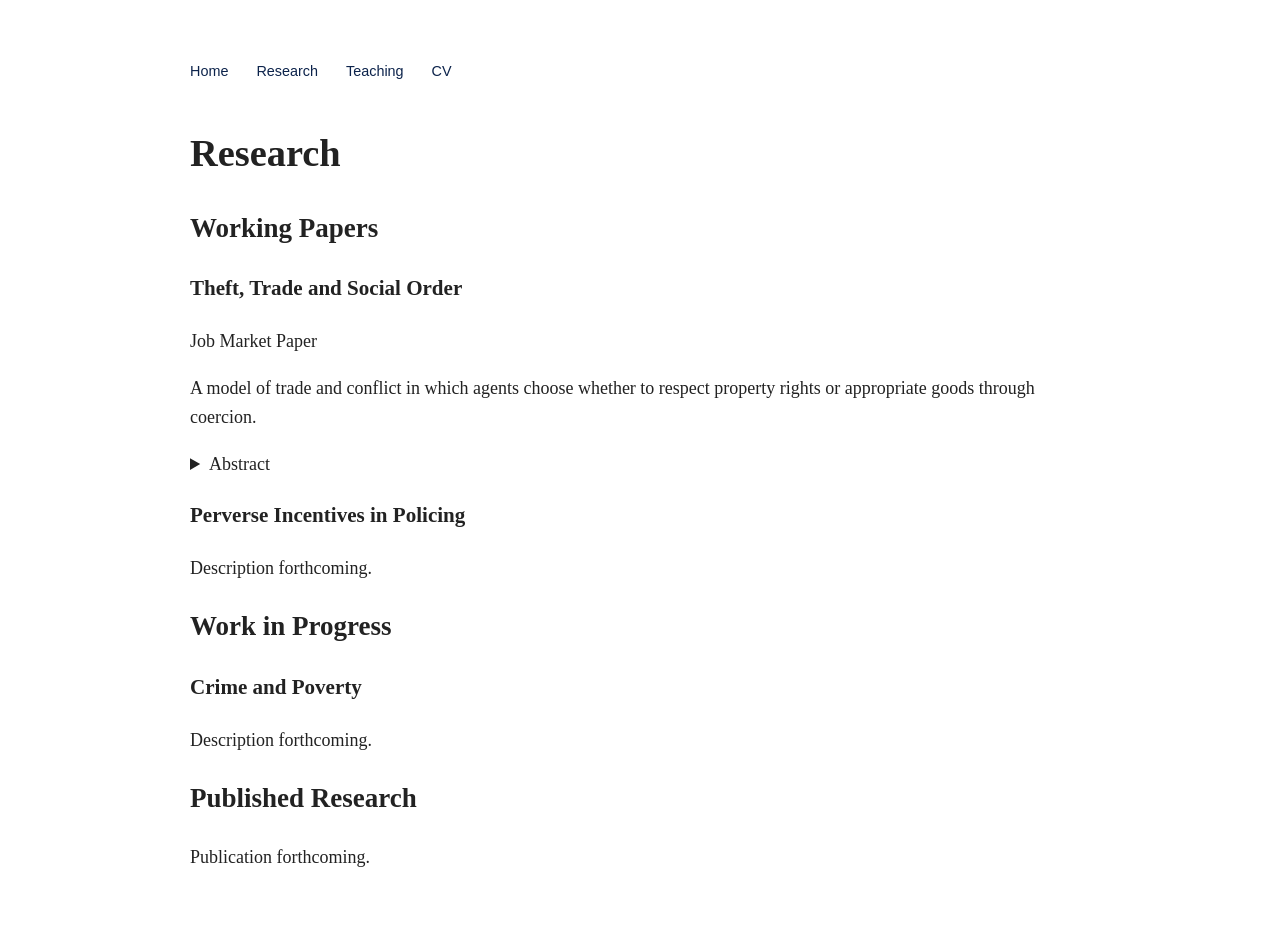
==== research.html @ 4e1b1e4d "Update research.html" ====
<!DOCTYPE html>
<html>
<head>
  <title>Research | Randy Hill</title>
  <link rel="stylesheet" href="style.css">
</head>

<body>

  <nav class="site-nav">
    <a href="index.html">Home</a>
    <a href="research.html">Research</a>
    <a href="teaching.html">Teaching</a>
    <a href="cv.pdf">CV</a>
  </nav>

  <h1>Research</h1>

  <h2>Working Papers</h2>

  <h3>Theft, Trade and Social Order</h3>

<p class="paper-status">Job Market Paper</p>

<p class="paper-description">
  A model of trade and conflict in which agents choose whether to respect
  property rights or appropriate goods through coercion.
</p>

<p class="paper-links">
  <details>
    <summary>Abstract</summary>
    <p>
      In the absence of institutions that protect property rights, what conditions allow trade to emerge among self-interested individuals capable of violence? This paper studies a production economy in which individuals can trade peacefully or appropriate goods through conflict. Because conflict, not autarky, is the outside option to trade, peaceful exchange must compete with an alternative that is not equally unattractive to everyone: theft rewards whoever prevails. Trade emerges only when the distribution of economic goods happens to match the distribution of coercive power, and decentralized economic activity provides no mechanism ensuring that alignment.

Organizing into groups could raise returns to specialization in production or coercion, but any division of a group's winnings is itself contested: a member participates only if the group offers more than what she could take by fighting alone. Because coercive power determines each player's claim on cooperative gains, every player has an incentive to expand her own power at the group's expense, undermining the organization specialization would otherwise reward.

A transfer schedule that compensates each player according to her coercive power can, in principle, make peaceful exchange as rewarding as theft. But the existence of such a schedule establishes only the feasibility, not the implementation, of peace: absent an institution to enforce it, each player has an incentive to alter her own coercive power to improve her post-transfer position, unraveling the transfer for the same reason organization unravels. Sustained peace, this paper argues, requires an enforcement mechanism independent of the coercive power it must restrain — a condition decentralized exchange among self-interested individuals cannot supply on its own.

    </p>
  </details>
</p>

  <h3>Perverse Incentives in Policing</h3>
  <p>
    Description forthcoming.
  </p>

  <h2>Work in Progress</h2>

  <h3>Crime and Poverty</h3>
  <p>
    Description forthcoming.
  </p>

  <h2>Published Research</h2>

  <p>
    Publication forthcoming.
  </p>

</body>
</html>
---- style.css ----
body {
  max-width: 900px;
  margin: 60px auto;
  padding: 0 30px;

  font-family: Georgia, "Times New Roman", serif;
  font-size: 18px;
  line-height: 1.6;

  color: #222;
  background: #fff;
}

h1 {
  font-size: 2.4rem;
  margin-bottom: 0.2rem;
}

p {
  margin-top: 0;
}
.fields {
  font-size: 1.05rem;
  color: #0C234B;
  letter-spacing: 0.02em;
  margin-top: 0;
}
.intro {
  display: grid;
  grid-template-columns: 1fr 1fr;
  gap: 50px;
  align-items: center;
  min-height: 70vh;
}

.intro-text h1 {
  color: #0C234B;
  font-size: 3rem;
  margin-bottom: 0.3rem;
}

.home-photo {
  width: 100%;
  height: auto;
  display: block;
}

.research-intro {
  margin-top: 2rem;
  font-size: 1.05rem;
  line-height: 1.7;
}
.site-nav {
  display: flex;
  gap: 28px;
  margin-bottom: 40px;
  font-family: Arial, Helvetica, sans-serif;
  font-size: 0.9rem;
}

.site-nav a {
  color: #0C234B;
  text-decoration: none;
}

.site-nav a:hover,
.site-nav a:focus {
  color: #AB0520;
  text-decoration: none;
}
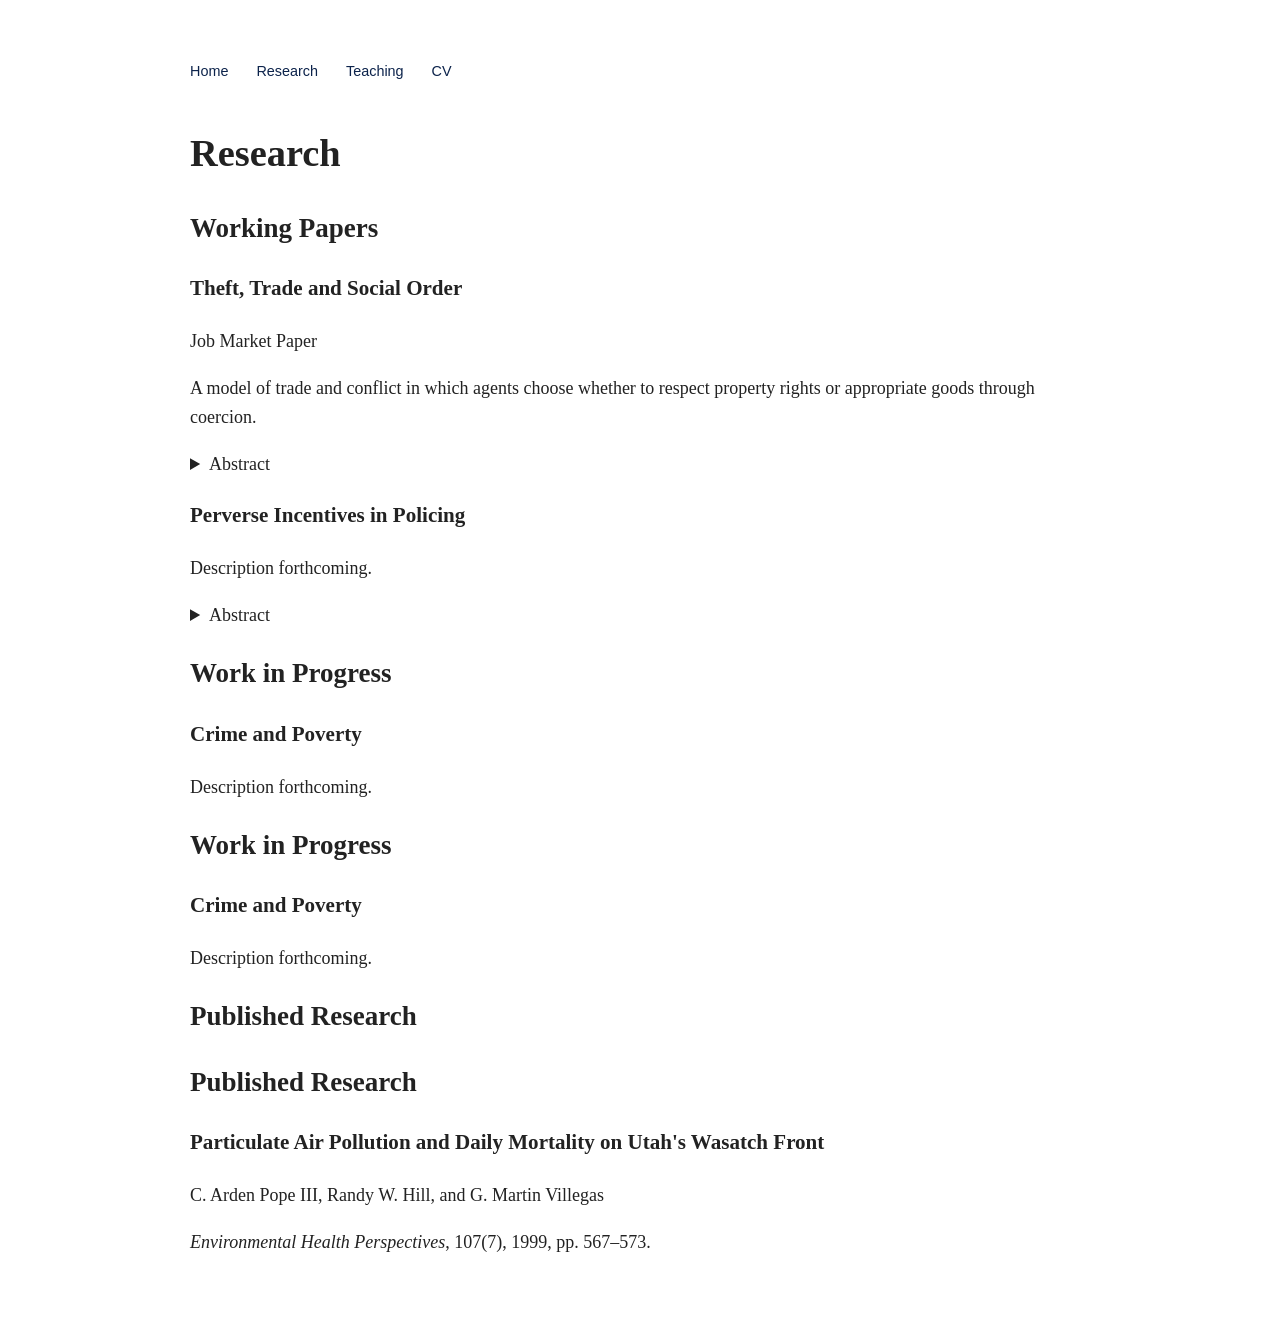
==== commit e7217174: "Update research.html" ====
--- a/research.html
+++ b/research.html
@@ -42,9 +42,27 @@
 </p>
 
   <h3>Perverse Incentives in Policing</h3>
-  <p>
-    Description forthcoming.
-  </p>
+
+<p class="paper-description">
+  Description forthcoming.
+</p>
+
+<p class="paper-links">
+  <details>
+    <summary>Abstract</summary>
+    <p>
+      Law enforcement and other members of a community that monitor compliance with laws and regulations in a society may face perverse incentives to commit the very crimes that they are supposed to investigate and punish. This paper proposes a series of experiments to test whether those incentives drive behavior among police in America. The experimental results allow us to identify whether police and other monitors require additional monitoring in excess of other members of the community
+    </p>
+  </details>
+</p>
+
+<h2>Work in Progress</h2>
+
+<h3>Crime and Poverty</h3>
+
+<p class="paper-description">
+  Description forthcoming.
+</p>
 
   <h2>Work in Progress</h2>
 
@@ -55,9 +73,17 @@
 
   <h2>Published Research</h2>
 
-  <p>
-    Publication forthcoming.
-  </p>
+ <h2>Published Research</h2>
+
+<h3>Particulate Air Pollution and Daily Mortality on Utah's Wasatch Front</h3>
+
+<p class="publication-authors">
+  C. Arden Pope III, Randy W. Hill, and G. Martin Villegas
+</p>
+
+<p class="publication-citation">
+  <em>Environmental Health Perspectives</em>, 107(7), 1999, pp. 567–573.
+</p>
 
 </body>
 </html>
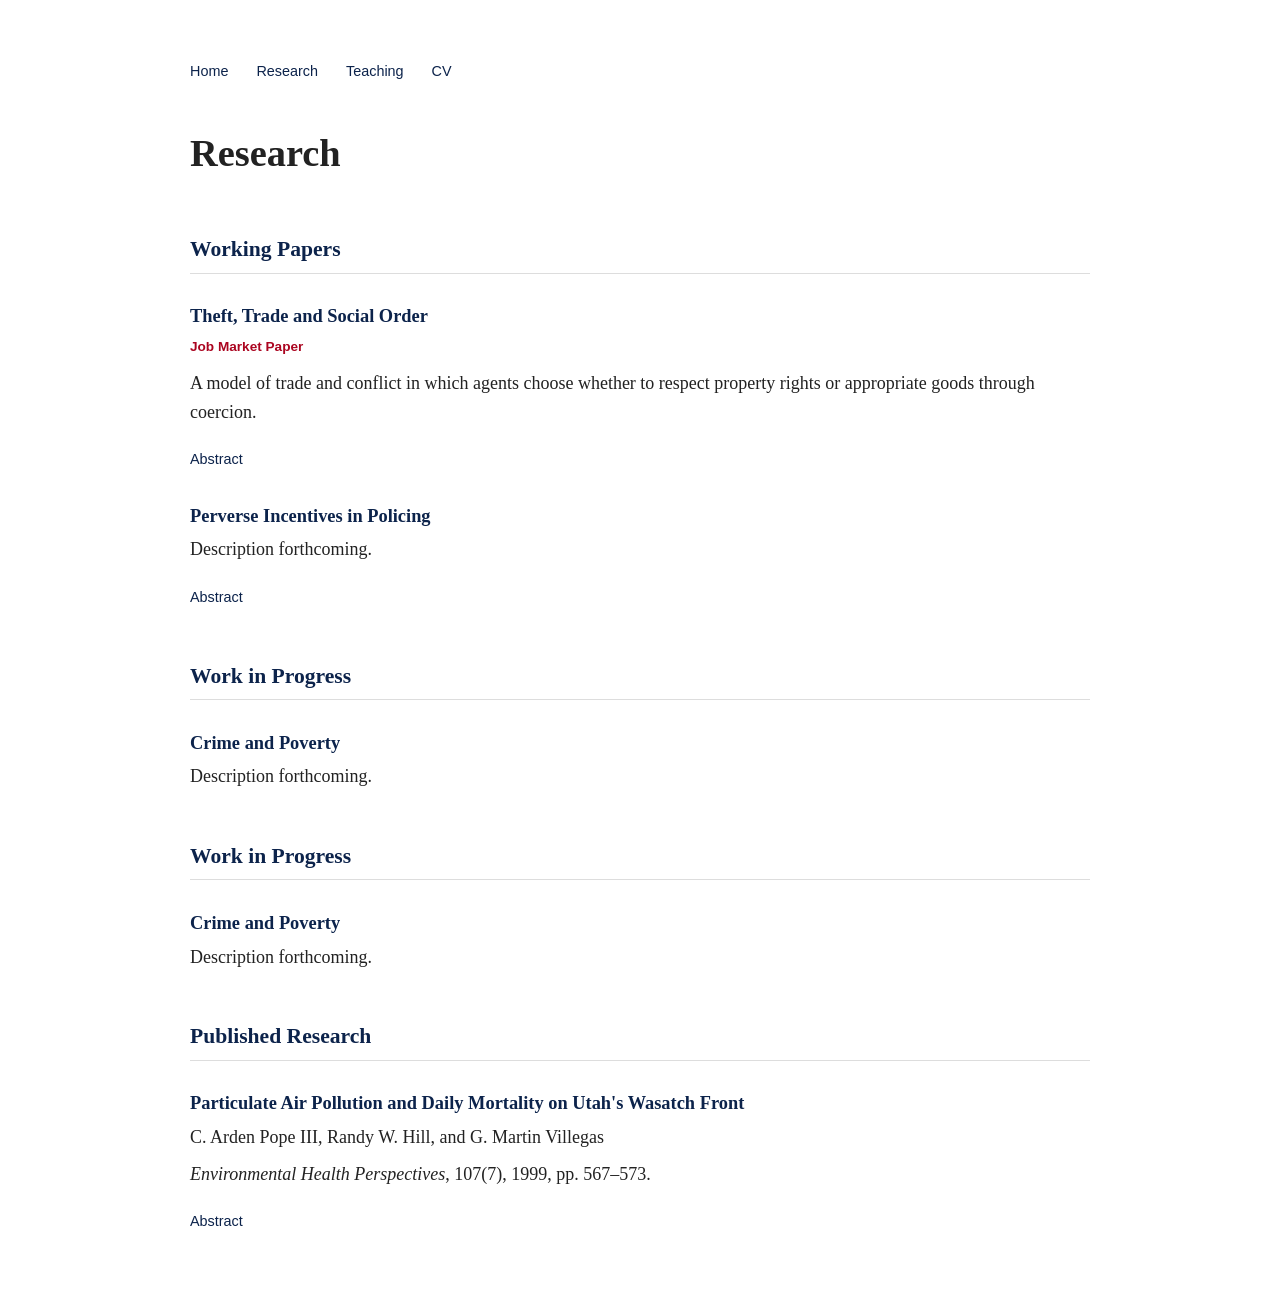
==== commit 659ad42c: "Update research.html" ====
--- a/research.html
+++ b/research.html
@@ -71,8 +71,6 @@
     Description forthcoming.
   </p>
 
-  <h2>Published Research</h2>
-
  <h2>Published Research</h2>
 
 <h3>Particulate Air Pollution and Daily Mortality on Utah's Wasatch Front</h3>
@@ -84,6 +82,13 @@
 <p class="publication-citation">
   <em>Environmental Health Perspectives</em>, 107(7), 1999, pp. 567–573.
 </p>
+<p class="paper-links">
+  <details>
+    <summary>Abstract</summary>
+    <p>
+      Reviews of daily time-series mortality studies from many cities throughout the world suggest that daily mortality counts are associated with short-term changes in particulate matter (PM) air pollution. One U.S. city, however, with conspicuously weak PM-mortality associations was Salt Lake City, Utah; however, relatively robust PM-mortality associations have been observed in a neighboring metropolitan area (Provo/Orem, Utah). The present study explored this apparent discrepancy by collecting, comparing, and analyzing mortality, pollution, and weather data for all three metropolitan areas on Utah's Wasatch Front region of the Wasatch Mountain Range (Ogden, Salt Lake City, and Provo/Orem) for approximately 10 years (1985-1995). Generalized additive Poisson regression models were used to estimate PM-mortality associations while controlling for seasonality, temperature, humidity, and barometric pressure. Salt Lake City experienced substantially more episodes of high PM that were dominated by windblown dust. When the data were screened to exclude obvious windblown dust episodes and when PM data from multiple monitors were used to construct an estimate of mean exposure for the area, comparable PM-mortality effects were estimated. After screening and by using constructed mean PM [less than/equal to] 10 microm in aerodynamic diameter (PM10) data, the estimated percent change in mortality associated with a 10-mg/m3 increase in PM10 (and 95% confidence intervals) for the three Wasatch Front metropolitan areas equaled approximately 1. 6% (0.3-2.9), 0.8% (0.3-1.3), and 1.0% (0.2-1.8) for the Ogden, Salt Lake City, and Provo/Orem areas, respectively. We conclude that stagnant air pollution episodes with higher concentrations of primary and secondary combustion-source particles were more associated with elevated mortality than windblown dust episodes with relatively higher concentrations of coarse crustal-derived particles.    </p>
+  </details>
+</p>
 
 </body>
 </html>
--- a/style.css
+++ b/style.css
@@ -68,3 +68,48 @@
   color: #AB0520;
   text-decoration: none;
 }
+h2 {
+  color: #0C234B;
+  font-size: 1.35rem;
+  margin-top: 3rem;
+  margin-bottom: 1.2rem;
+  padding-bottom: 0.35rem;
+  border-bottom: 1px solid #ddd;
+}
+
+h3 {
+  color: #0C234B;
+  font-size: 1.15rem;
+  margin-top: 1.8rem;
+  margin-bottom: 0.25rem;
+}
+
+.paper-status {
+  color: #AB0520;
+  font-family: Arial, Helvetica, sans-serif;
+  font-size: 0.85rem;
+  font-weight: bold;
+  margin-bottom: 0.7rem;
+}
+
+.paper-description,
+.publication-authors,
+.publication-citation {
+  margin-bottom: 0.5rem;
+}
+
+details {
+  margin-top: 0.5rem;
+}
+
+summary {
+  color: #0C234B;
+  font-family: Arial, Helvetica, sans-serif;
+  font-size: 0.9rem;
+  cursor: pointer;
+  display: inline-block;
+}
+
+summary:hover {
+  color: #AB0520;
+}
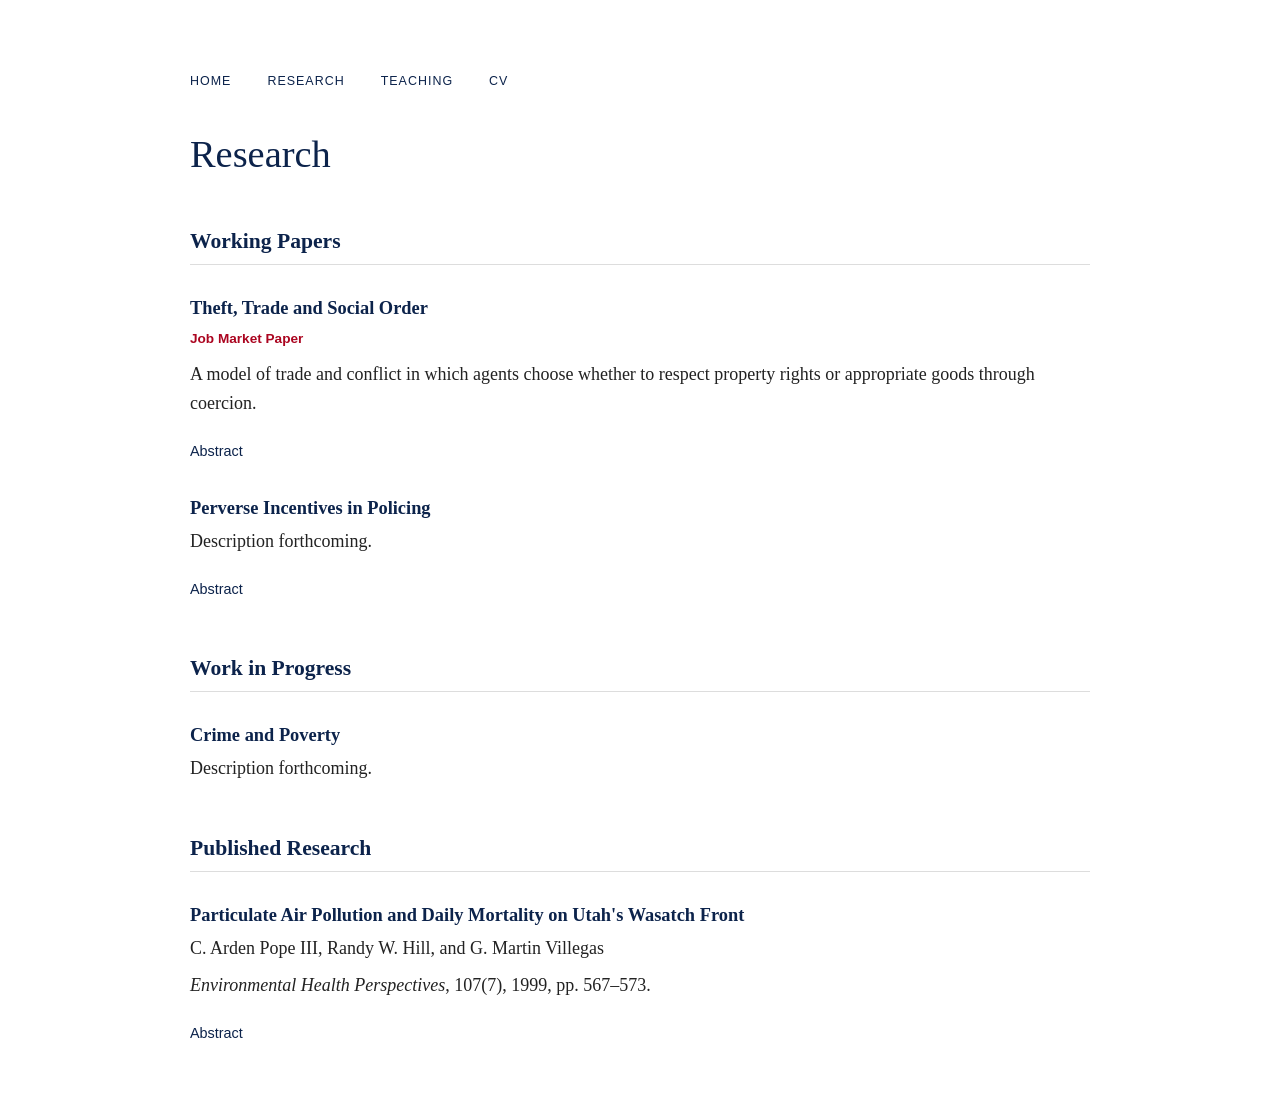
==== commit 5a91f800: "Update research.html" ====
--- a/research.html
+++ b/research.html
@@ -64,12 +64,7 @@
   Description forthcoming.
 </p>
 
-  <h2>Work in Progress</h2>
 
-  <h3>Crime and Poverty</h3>
-  <p>
-    Description forthcoming.
-  </p>
 
  <h2>Published Research</h2>
 
--- a/style.css
+++ b/style.css
@@ -1,3 +1,10 @@
+/* =========================================================
+   Randy Hill — Academic Website
+   ========================================================= */
+
+
+/* ---------- Site foundation ---------- */
+
 body {
   max-width: 900px;
   margin: 60px auto;
@@ -11,51 +18,24 @@
   background: #fff;
 }
 
-h1 {
-  font-size: 2.4rem;
-  margin-bottom: 0.2rem;
-}
-
 p {
   margin-top: 0;
 }
-.fields {
-  font-size: 1.05rem;
-  color: #0C234B;
-  letter-spacing: 0.02em;
-  margin-top: 0;
-}
-.intro {
-  display: grid;
-  grid-template-columns: 1fr 1fr;
-  gap: 50px;
-  align-items: center;
-  min-height: 70vh;
-}
-
-.intro-text h1 {
-  color: #0C234B;
-  font-size: 3rem;
-  margin-bottom: 0.3rem;
-}
-
-.home-photo {
-  width: 100%;
-  height: auto;
-  display: block;
-}
-
-.research-intro {
-  margin-top: 2rem;
-  font-size: 1.05rem;
-  line-height: 1.7;
-}
+
+
+/* ---------- Navigation ---------- */
+
 .site-nav {
   display: flex;
-  gap: 28px;
-  margin-bottom: 40px;
+  gap: 36px;
+
+  margin: 0 0 2.5rem 0;
+  padding: 0.75rem 0 0 0;
+
   font-family: Arial, Helvetica, sans-serif;
-  font-size: 0.9rem;
+  font-size: 0.78rem;
+  letter-spacing: 0.08em;
+  text-transform: uppercase;
 }
 
 .site-nav a {
@@ -66,30 +46,116 @@
 .site-nav a:hover,
 .site-nav a:focus {
   color: #AB0520;
-  text-decoration: none;
-}
+}
+
+.site-nav a.active {
+  color: #AB0520;
+  font-weight: bold;
+}
+
+
+/* ---------- Homepage ---------- */
+
+.hero-image {
+  width: 100%;
+  overflow: hidden;
+}
+
+.home-photo {
+  display: block;
+  width: 100%;
+  height: 200px;
+
+  object-fit: cover;
+  object-position: center 50%;
+}
+
+.home {
+  max-width: 900px;
+}
+
+.intro-text {
+  max-width: 690px;
+}
+
+.intro-text h1 {
+  margin: 0 0 0.7rem 0;
+
+  font-size: 3.1rem;
+  font-weight: normal;
+  line-height: 1.1;
+}
+
+.affiliation {
+  margin: 0 0 1.5rem 0;
+
+  font-size: 1rem;
+  line-height: 1.5;
+}
+
+.fields {
+  margin: 0 0 2rem 0;
+
+  color: #0C234B;
+  font-size: 1rem;
+  line-height: 1.5;
+  letter-spacing: 0.02em;
+}
+
+.research-intro {
+  max-width: 620px;
+  margin: 0;
+  padding-left: 1rem;
+
+  border-left: 3px solid #AB0520;
+
+  font-size: 1.15rem;
+  line-height: 1.7;
+}
+/* ---------- Site-wide typography ---------- */
+
+h1,
+h2,
+h3 {
+  font-family: Georgia, "Times New Roman", serif;
+  color: #0C234B;
+}
+
+h1 {
+  margin-top: 0;
+  margin-bottom: 1.5rem;
+
+  font-size: 2.4rem;
+  font-weight: normal;
+  line-height: 1.15;
+}
+
 h2 {
-  color: #0C234B;
-  font-size: 1.35rem;
   margin-top: 3rem;
   margin-bottom: 1.2rem;
   padding-bottom: 0.35rem;
+
+  font-size: 1.35rem;
   border-bottom: 1px solid #ddd;
 }
 
 h3 {
-  color: #0C234B;
-  font-size: 1.15rem;
   margin-top: 1.8rem;
   margin-bottom: 0.25rem;
-}
+
+  font-size: 1.15rem;
+}
+
+
+/* ---------- Research and publication content ---------- */
 
 .paper-status {
+  margin-bottom: 0.7rem;
+
   color: #AB0520;
   font-family: Arial, Helvetica, sans-serif;
   font-size: 0.85rem;
   font-weight: bold;
-  margin-bottom: 0.7rem;
 }
 
 .paper-description,
@@ -103,13 +169,44 @@
 }
 
 summary {
+  display: inline-block;
+
   color: #0C234B;
   font-family: Arial, Helvetica, sans-serif;
   font-size: 0.9rem;
+
   cursor: pointer;
-  display: inline-block;
 }
 
 summary:hover {
   color: #AB0520;
 }
+
+
+
+
+
+/* ---------- Mobile layout ---------- */
+
+@media (max-width: 700px) {
+
+  body {
+    margin: 30px auto;
+    padding: 0 22px;
+  }
+
+  .home-photo {
+    height: 170px;
+    object-position: center top;
+  }
+
+  .site-nav {
+    gap: 18px;
+    margin-bottom: 2.5rem;
+    font-size: 0.7rem;
+  }
+
+  .intro-text h1 {
+    font-size: 2.5rem;
+  }
+}
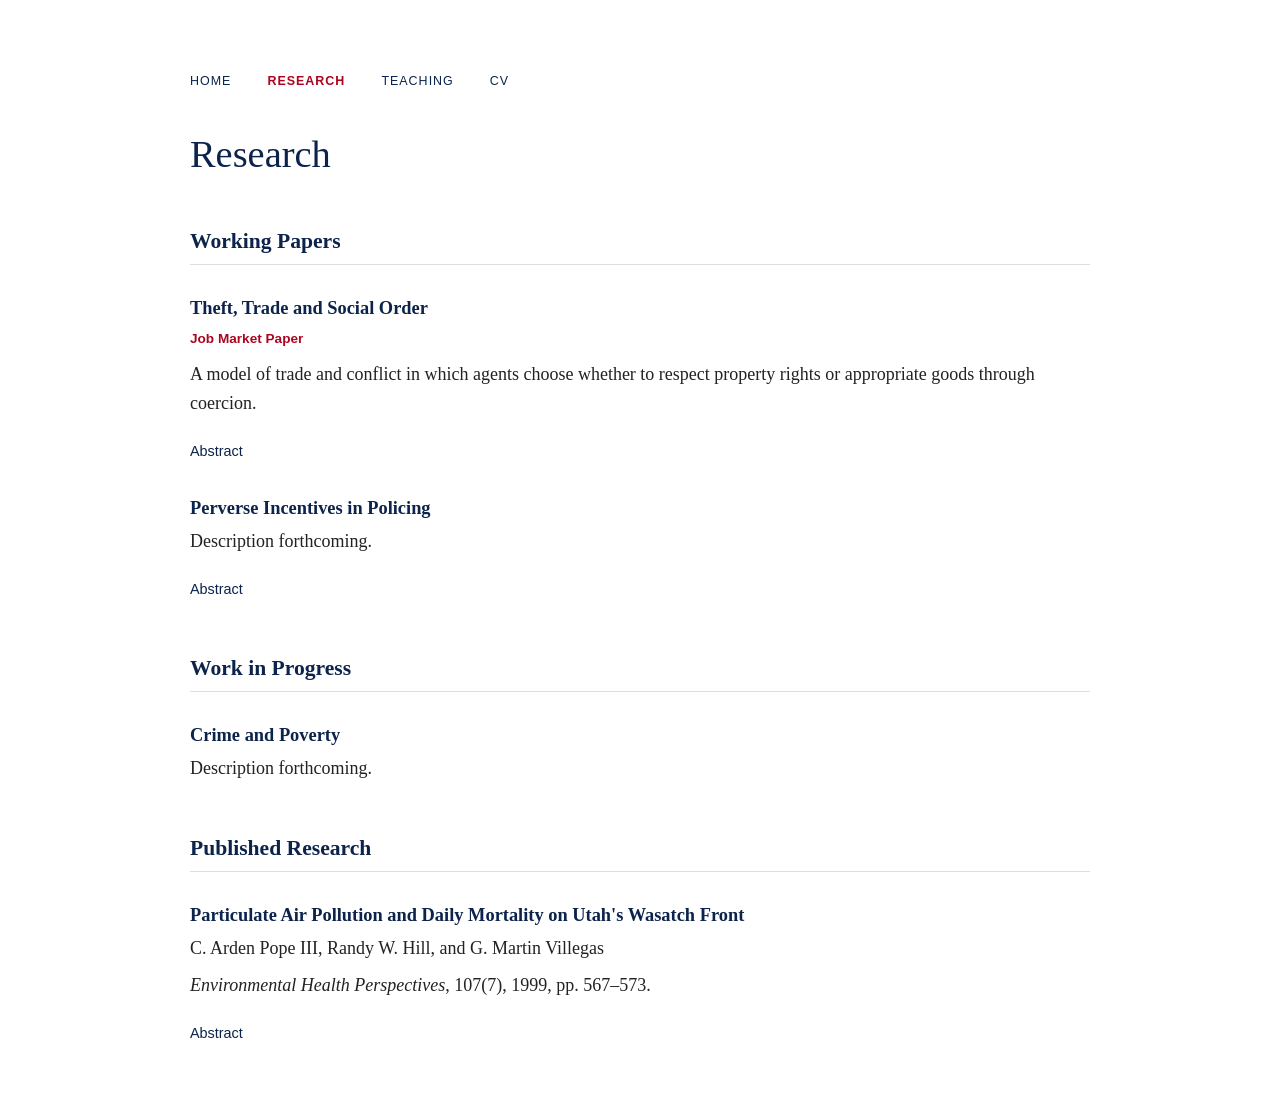
==== commit 50cea155: "Update research.html" ====
--- a/research.html
+++ b/research.html
@@ -9,7 +9,7 @@
 
   <nav class="site-nav">
     <a href="index.html">Home</a>
-    <a href="research.html">Research</a>
+   <a href="research.html" class="active">Research</a>
     <a href="teaching.html">Teaching</a>
     <a href="cv.pdf">CV</a>
   </nav>
--- a/style.css
+++ b/style.css
@@ -183,8 +183,45 @@
 }
 
 
-
-
+/* ---------- Teaching content ---------- */
+
+.course-meta {
+  margin-top: 0;
+  margin-bottom: 0.4rem;
+
+  color: #555;
+  font-size: 0.95rem;
+}
+
+.teaching-role {
+  color: #AB0520;
+  font-family: Arial, Helvetica, sans-serif;
+  font-size: 0.9rem;
+  font-weight: bold;
+}
+
+.course-links {
+  margin-top: 0.4rem;
+  margin-bottom: 1.5rem;
+
+  font-family: Arial, Helvetica, sans-serif;
+  font-size: 0.85rem;
+}
+
+.course-links a {
+  color: #0C234B;
+  text-decoration: none;
+}
+
+.course-links a:hover,
+.course-links a:focus {
+  color: #AB0520;
+}
+
+.ta-course {
+  margin: 0 0 0.55rem 0;
+  line-height: 1.5;
+}
 
 /* ---------- Mobile layout ---------- */
 
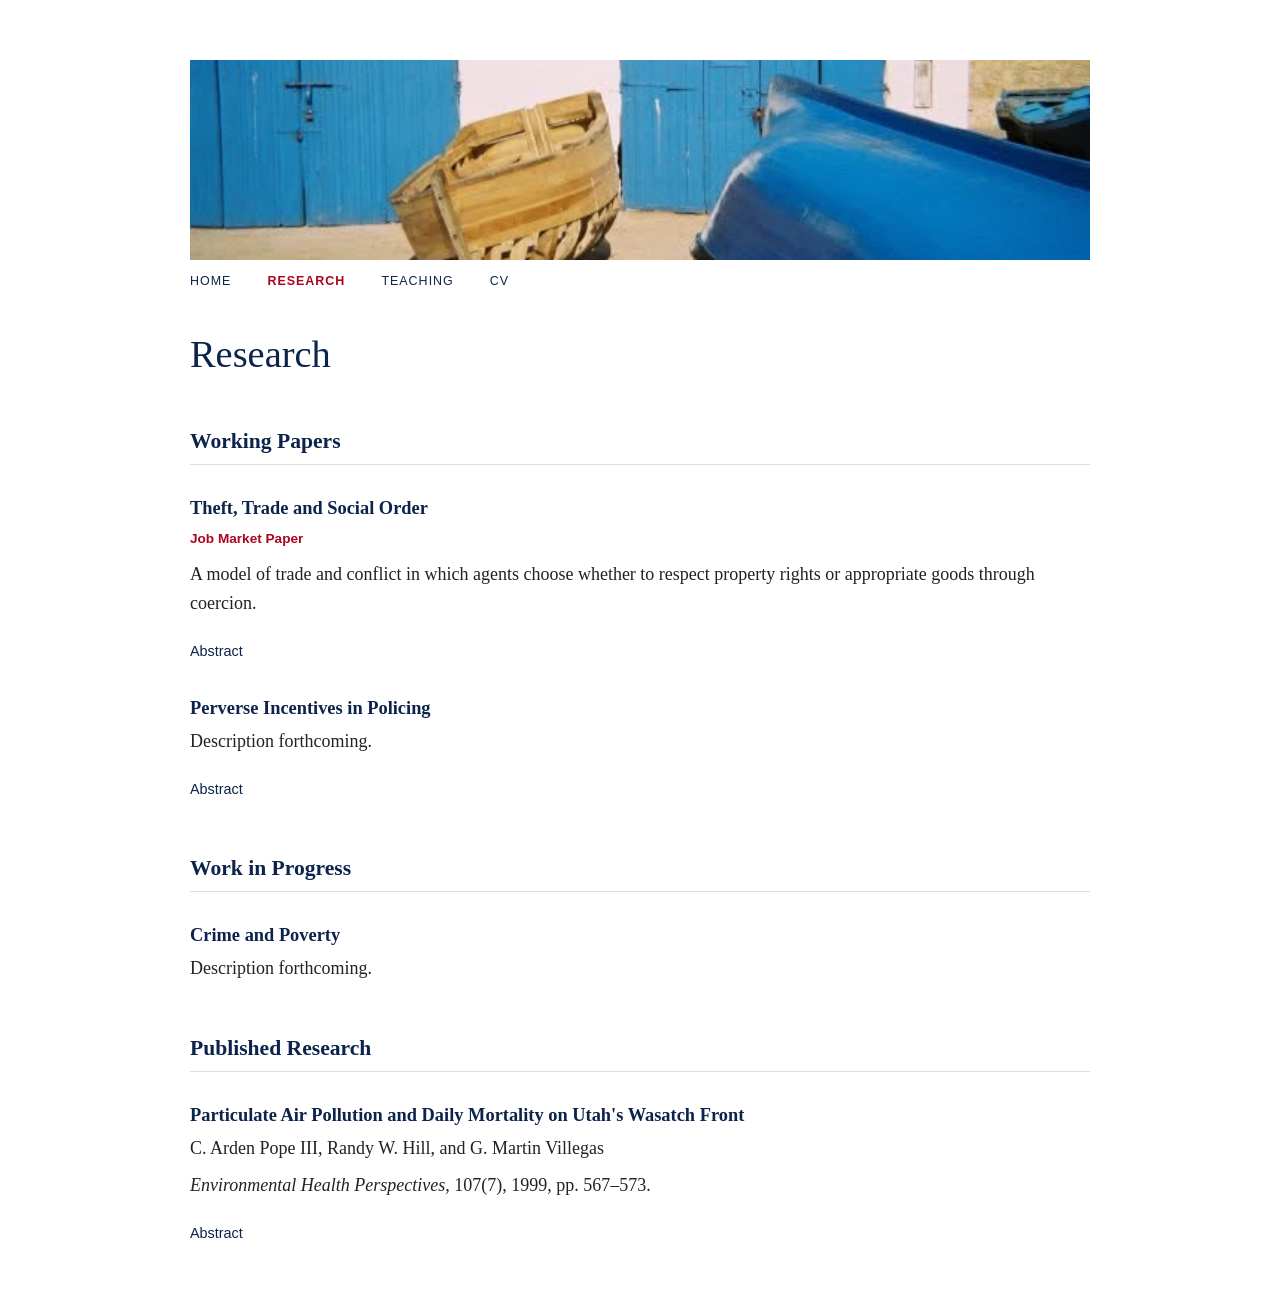
==== commit 457da6c9: "Update research.html" ====
--- a/research.html
+++ b/research.html
@@ -7,6 +7,12 @@
 
 <body>
 
+<div class="hero-image">
+  <img src="boats_morocco.jpg"
+       alt="Boats in Morocco"
+       class="interior-photo">
+</div>
+  
   <nav class="site-nav">
     <a href="index.html">Home</a>
    <a href="research.html" class="active">Research</a>
--- a/style.css
+++ b/style.css
@@ -112,6 +112,20 @@
   font-size: 1.15rem;
   line-height: 1.7;
 }
+
+
+/* ---------- Interior page banner ---------- */
+
+.interior-photo {
+  display: block;
+  width: 100%;
+  height: 200px;
+
+  object-fit: cover;
+  object-position: center 60%;
+}
+
+
 /* ---------- Site-wide typography ---------- */
 
 h1,
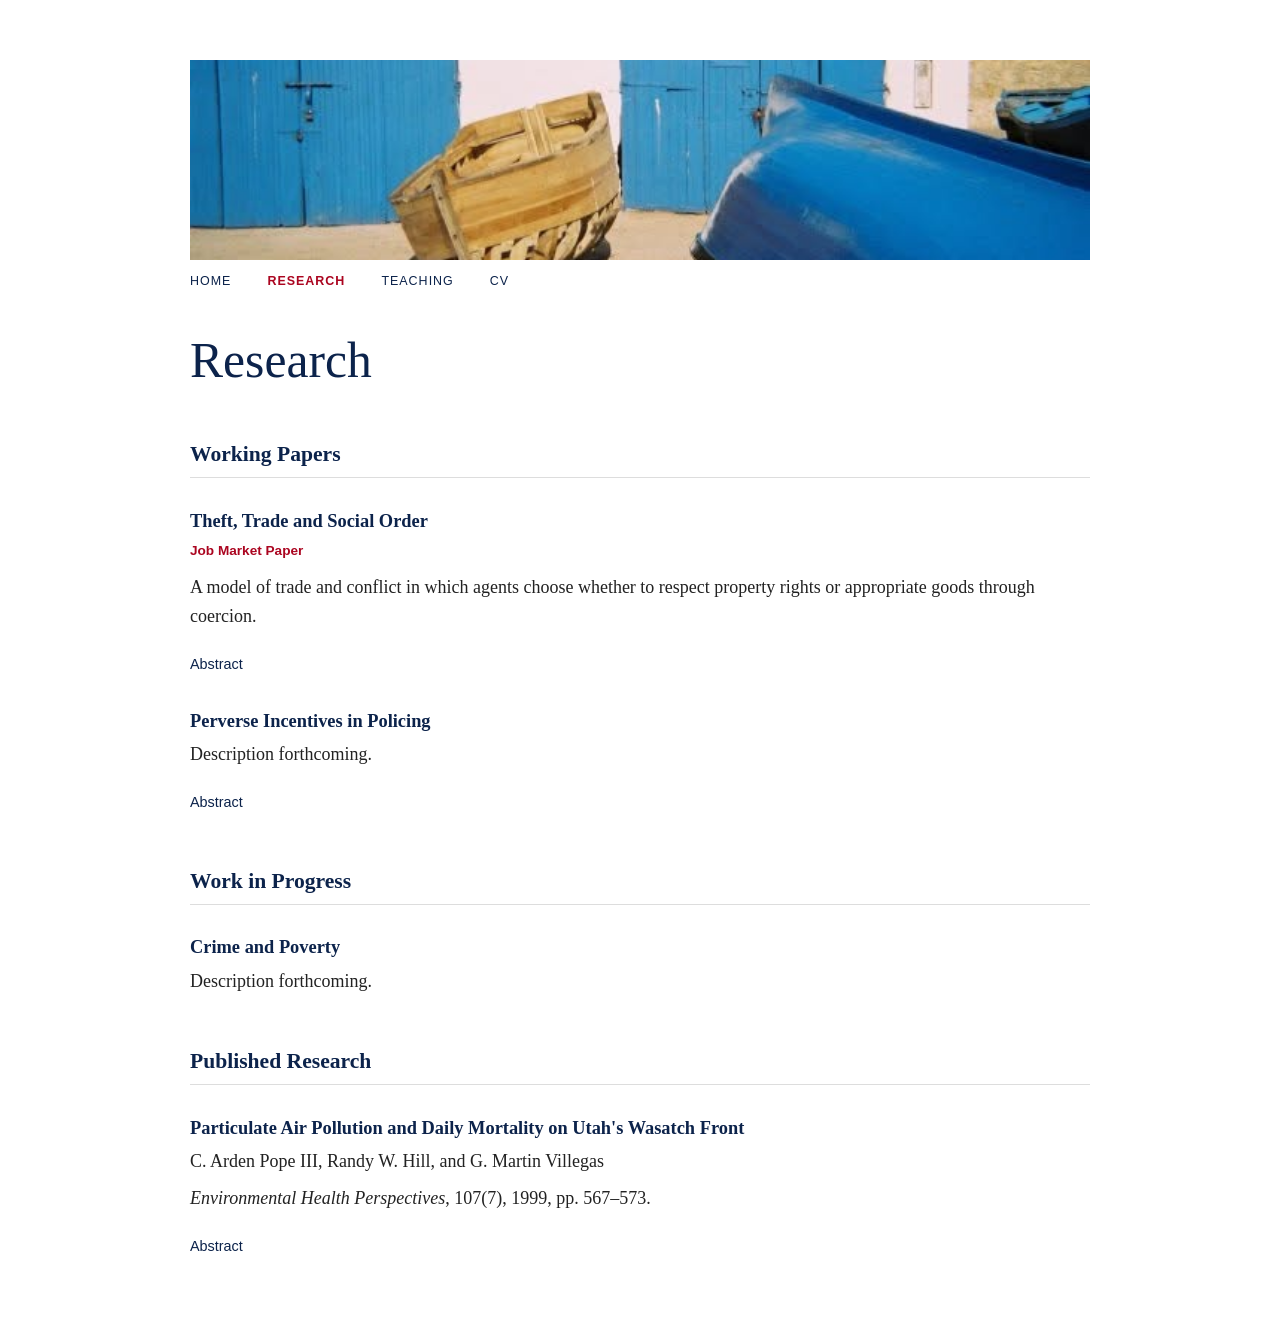
==== commit b77e90a2: "Update research.html" ====
--- a/research.html
+++ b/research.html
@@ -20,6 +20,7 @@
     <a href="cv.pdf">CV</a>
   </nav>
 
+<main class="home">
   <h1>Research</h1>
 
   <h2>Working Papers</h2>
@@ -90,6 +91,7 @@
       Reviews of daily time-series mortality studies from many cities throughout the world suggest that daily mortality counts are associated with short-term changes in particulate matter (PM) air pollution. One U.S. city, however, with conspicuously weak PM-mortality associations was Salt Lake City, Utah; however, relatively robust PM-mortality associations have been observed in a neighboring metropolitan area (Provo/Orem, Utah). The present study explored this apparent discrepancy by collecting, comparing, and analyzing mortality, pollution, and weather data for all three metropolitan areas on Utah's Wasatch Front region of the Wasatch Mountain Range (Ogden, Salt Lake City, and Provo/Orem) for approximately 10 years (1985-1995). Generalized additive Poisson regression models were used to estimate PM-mortality associations while controlling for seasonality, temperature, humidity, and barometric pressure. Salt Lake City experienced substantially more episodes of high PM that were dominated by windblown dust. When the data were screened to exclude obvious windblown dust episodes and when PM data from multiple monitors were used to construct an estimate of mean exposure for the area, comparable PM-mortality effects were estimated. After screening and by using constructed mean PM [less than/equal to] 10 microm in aerodynamic diameter (PM10) data, the estimated percent change in mortality associated with a 10-mg/m3 increase in PM10 (and 95% confidence intervals) for the three Wasatch Front metropolitan areas equaled approximately 1. 6% (0.3-2.9), 0.8% (0.3-1.3), and 1.0% (0.2-1.8) for the Ogden, Salt Lake City, and Provo/Orem areas, respectively. We conclude that stagnant air pollution episodes with higher concentrations of primary and secondary combustion-source particles were more associated with elevated mortality than windblown dust episodes with relatively higher concentrations of coarse crustal-derived particles.    </p>
   </details>
 </p>
-
+  
+</main>
 </body>
 </html>
--- a/style.css
+++ b/style.css
@@ -81,7 +81,6 @@
 .intro-text h1 {
   margin: 0 0 0.7rem 0;
 
-  font-size: 3.1rem;
   font-weight: normal;
   line-height: 1.1;
 }
@@ -139,7 +138,7 @@
   margin-top: 0;
   margin-bottom: 1.5rem;
 
-  font-size: 2.4rem;
+  font-size: 3.1rem;
   font-weight: normal;
   line-height: 1.15;
 }
